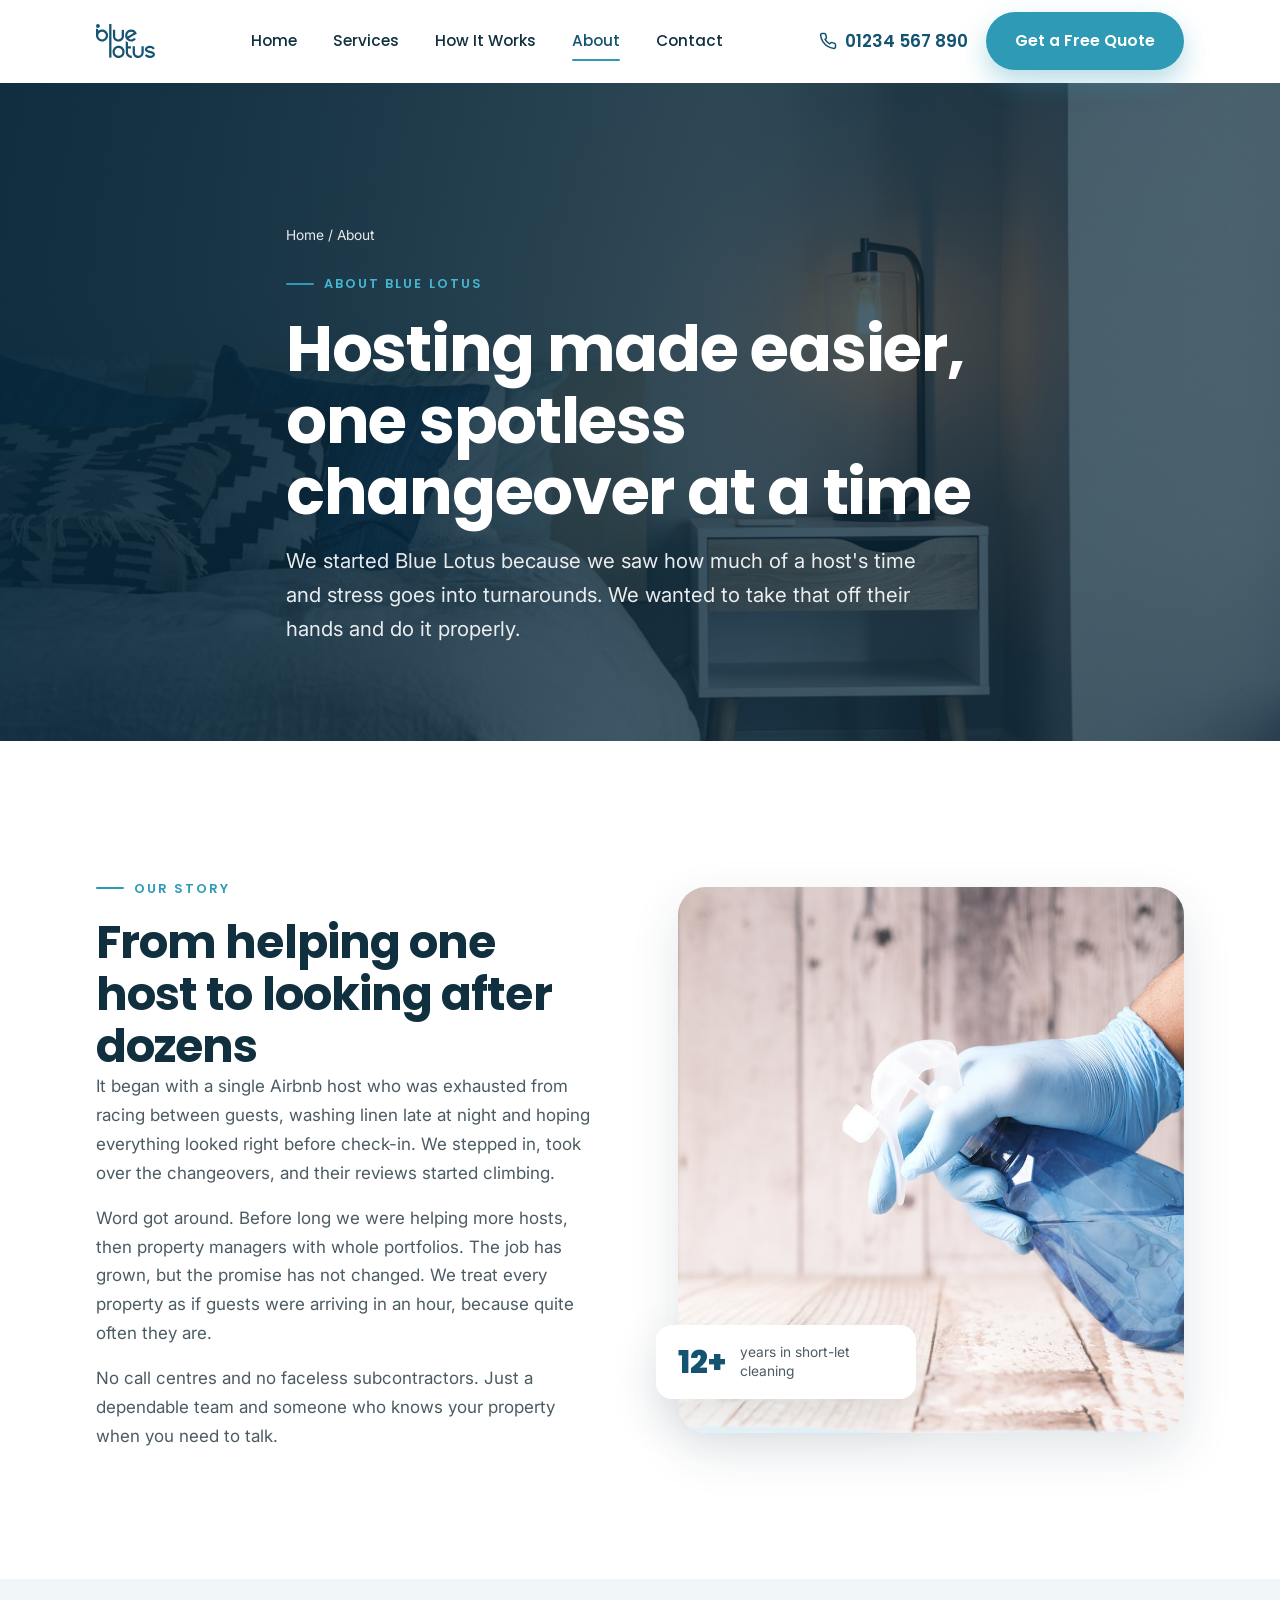
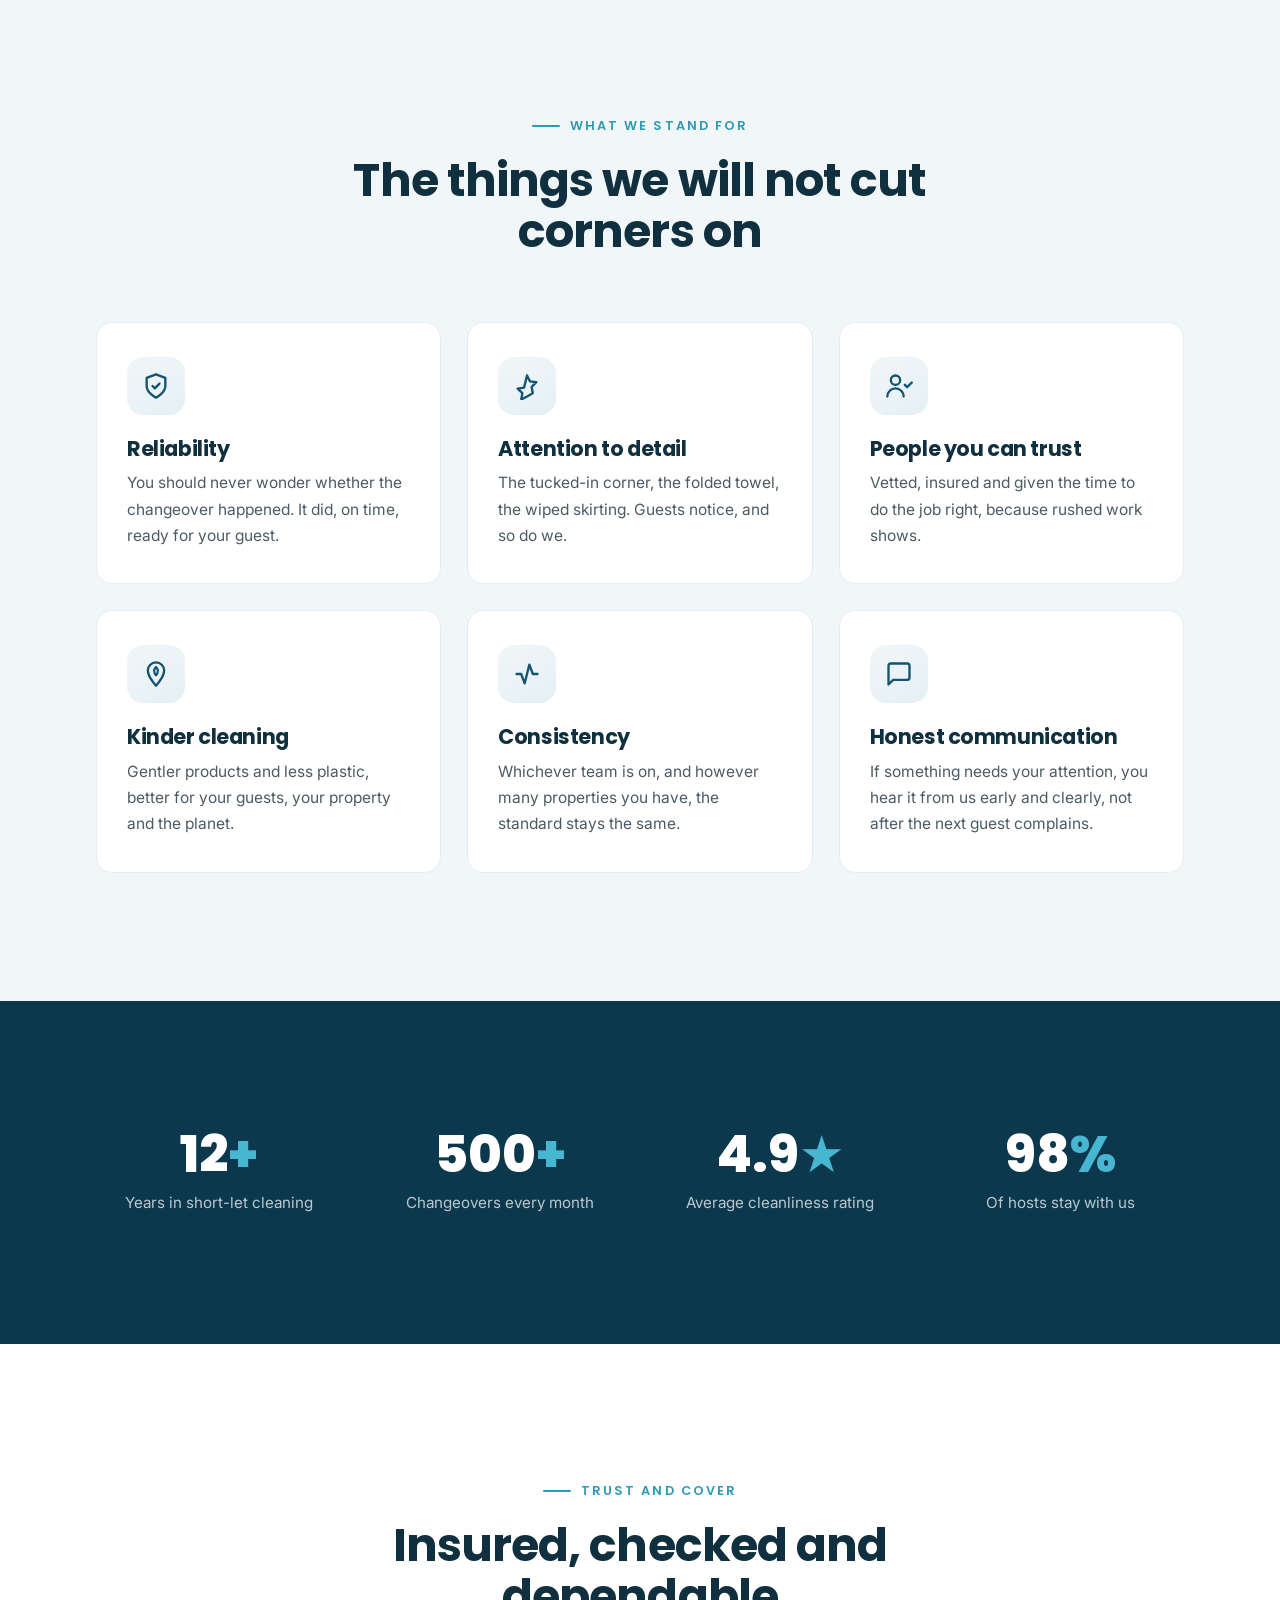
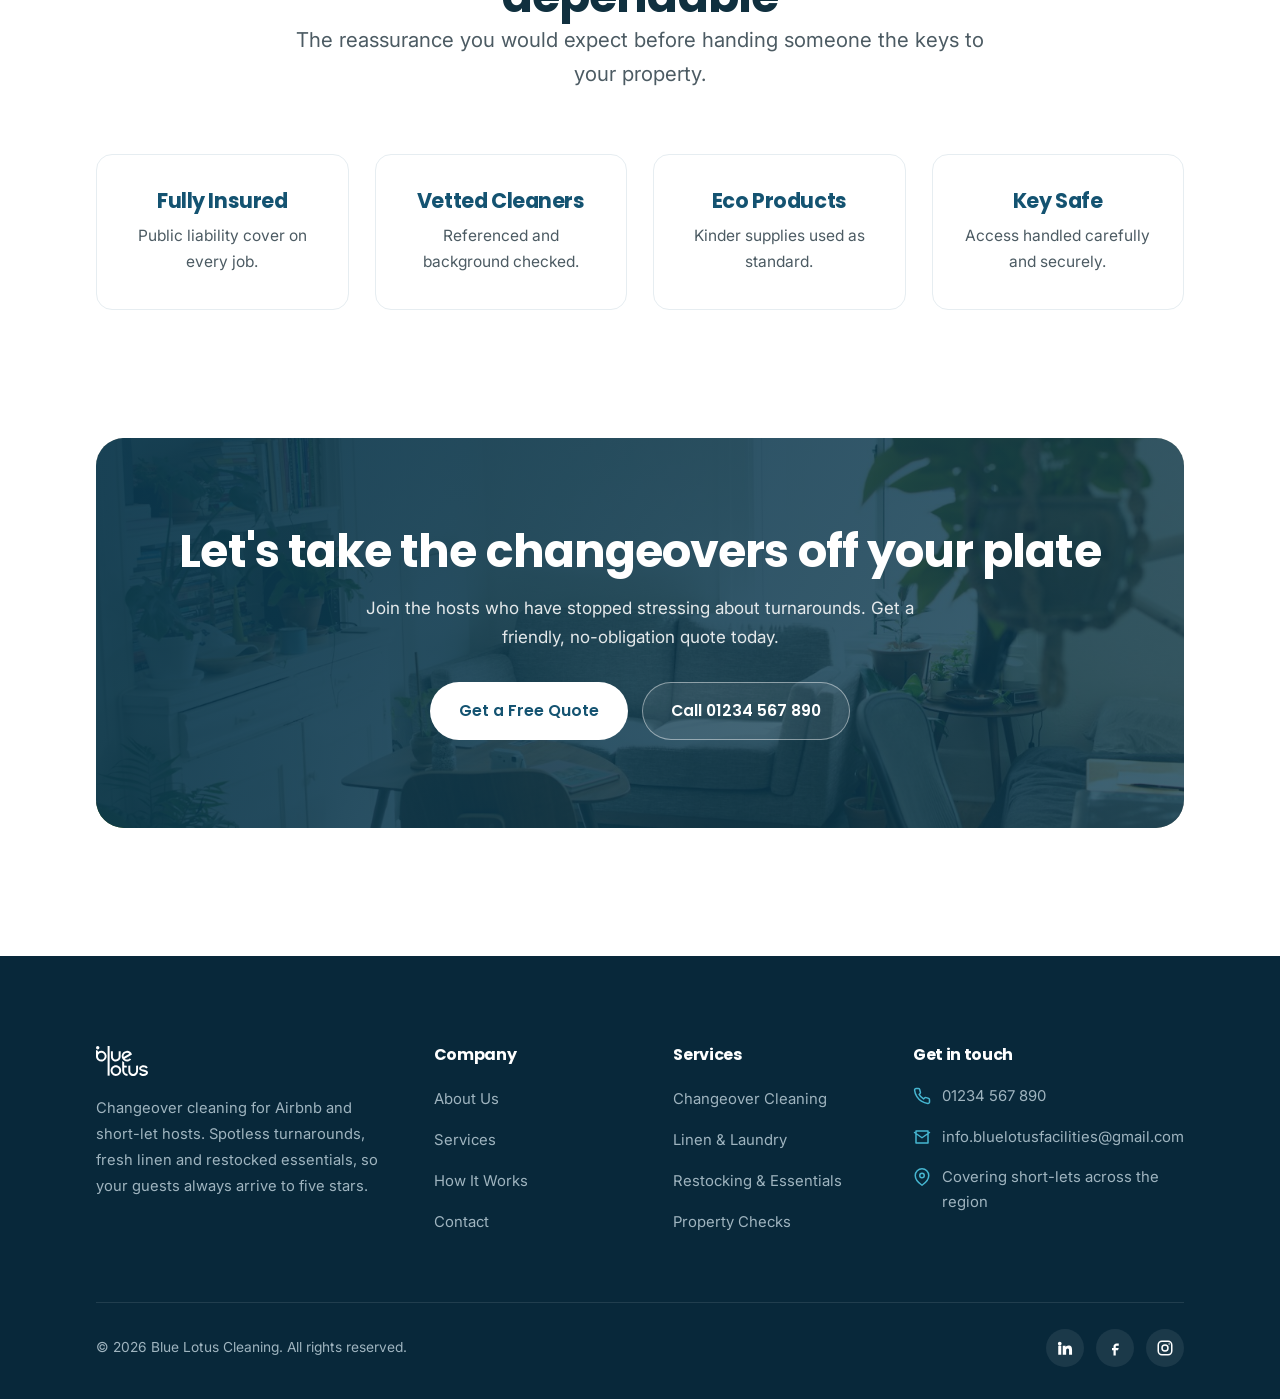
==== about.html @ f2491db0 "Blue Lotus short-let cleaning website" ====
<!DOCTYPE html>
<html lang="en">
<head>
  <meta charset="UTF-8">
  <meta name="viewport" content="width=device-width, initial-scale=1.0">
  <title>About Us | Blue Lotus Short-Let Cleaning</title>
  <meta name="description" content="Blue Lotus is a short-let cleaning team built for Airbnb and holiday-let hosts. Learn how we started and why hosts trust us with their changeovers and their reviews.">
  <link rel="icon" href="assets/favicon.svg" type="image/svg+xml">
  <link rel="preconnect" href="https://fonts.googleapis.com">
  <link rel="preconnect" href="https://fonts.gstatic.com" crossorigin>
  <link rel="stylesheet" href="https://fonts.googleapis.com/css2?family=Poppins:wght@500;600;700;800&family=Inter:wght@400;500;600&display=swap" media="print" onload="this.media='all'">
  <noscript><link rel="stylesheet" href="https://fonts.googleapis.com/css2?family=Poppins:wght@500;600;700;800&family=Inter:wght@400;500;600&display=swap"></noscript>
  <link rel="stylesheet" href="css/styles.css">
</head>
<body>

  <!-- HEADER -->
  <header class="site-header">
    <div class="container nav">
      <a href="index.html" class="nav__logo" aria-label="Blue Lotus home"><img src="assets/logo.svg" alt="Blue Lotus"></a>
      <nav class="nav__links" aria-label="Primary">
        <a href="index.html">Home</a>
        <a href="services.html">Services</a>
        <a href="how-it-works.html">How It Works</a>
        <a href="about.html" aria-current="page">About</a>
        <a href="contact.html">Contact</a>
      </nav>
      <div class="nav__cta">
        <a href="tel:+441234567890" class="nav__phone"><svg viewBox="0 0 24 24" fill="none" stroke="currentColor" stroke-width="2" stroke-linecap="round"><path d="M22 16.92v3a2 2 0 0 1-2.18 2 19.79 19.79 0 0 1-8.63-3.07 19.5 19.5 0 0 1-6-6 19.79 19.79 0 0 1-3.07-8.67A2 2 0 0 1 4.11 2h3a2 2 0 0 1 2 1.72c.13.96.36 1.9.7 2.81a2 2 0 0 1-.45 2.11L8.09 9.91a16 16 0 0 0 6 6l1.27-1.27a2 2 0 0 1 2.11-.45c.9.34 1.85.57 2.81.7A2 2 0 0 1 22 16.92Z"/></svg>01234 567 890</a>
        <a href="contact.html" class="btn btn--primary">Get a Free Quote</a>
      </div>
      <button class="nav__toggle" aria-label="Open menu" aria-expanded="false" aria-controls="mobile-menu"><svg viewBox="0 0 24 24" fill="none" stroke="currentColor" stroke-width="2" stroke-linecap="round"><path d="M3 12h18M3 6h18M3 18h18"/></svg></button>
    </div>
    <div class="mobile-menu" id="mobile-menu">
      <a href="index.html">Home</a>
      <a href="services.html">Services</a>
      <a href="how-it-works.html">How It Works</a>
      <a href="about.html">About</a>
      <a href="contact.html">Contact</a>
      <a href="contact.html" class="btn btn--primary">Get a Free Quote</a>
    </div>
  </header>

  <main>
    <!-- PAGE HERO -->
    <section class="page-hero">
      <div class="page-hero__bg"><img src="assets/img/prop-bedroom.jpg" alt="A freshly made short-let bedroom"></div>
      <div class="container">
        <p class="breadcrumb"><a href="index.html">Home</a> / About</p>
        <span class="eyebrow">About Blue Lotus</span>
        <h1>Hosting made easier, one spotless changeover at a time</h1>
        <p class="lead">We started Blue Lotus because we saw how much of a host's time and stress goes into turnarounds. We wanted to take that off their hands and do it properly.</p>
      </div>
    </section>

    <!-- STORY -->
    <section class="section">
      <div class="container split">
        <div class="reveal">
          <span class="eyebrow">Our story</span>
          <h2>From helping one host to looking after dozens</h2>
          <p>It began with a single Airbnb host who was exhausted from racing between guests, washing linen late at night and hoping everything looked right before check-in. We stepped in, took over the changeovers, and their reviews started climbing.</p>
          <p>Word got around. Before long we were helping more hosts, then property managers with whole portfolios. The job has grown, but the promise has not changed. We treat every property as if guests were arriving in an hour, because quite often they are.</p>
          <p>No call centres and no faceless subcontractors. Just a dependable team and someone who knows your property when you need to talk.</p>
        </div>
        <div class="split__media reveal">
          <img src="assets/img/about.jpg" alt="Blue Lotus cleaner with spray bottle">
          <div class="split__badge"><span class="n">12+</span><small>years in short-let cleaning</small></div>
        </div>
      </div>
    </section>

    <!-- VALUES -->
    <section class="section section--tint">
      <div class="container">
        <div class="section-head center reveal">
          <span class="eyebrow">What we stand for</span>
          <h2>The things we will not cut corners on</h2>
        </div>
        <div class="grid grid-3">
          <article class="card reveal">
            <div class="card__icon"><svg viewBox="0 0 24 24" fill="none" stroke="currentColor" stroke-width="2" stroke-linecap="round" stroke-linejoin="round"><path d="M12 22s8-4 8-10V5l-8-3-8 3v7c0 6 8 10 8 10Z"/><path d="m9 12 2 2 4-4"/></svg></div>
            <h3>Reliability</h3>
            <p>You should never wonder whether the changeover happened. It did, on time, ready for your guest.</p>
          </article>
          <article class="card reveal">
            <div class="card__icon"><svg viewBox="0 0 24 24" fill="none" stroke="currentColor" stroke-width="2" stroke-linecap="round" stroke-linejoin="round"><path d="m12 3 2.5 5 5.5.8-4 3.9.9 5.5L12 21l-4.9 2.6.9-5.5-4-3.9 5.5-.8L12 3Z"/></svg></div>
            <h3>Attention to detail</h3>
            <p>The tucked-in corner, the folded towel, the wiped skirting. Guests notice, and so do we.</p>
          </article>
          <article class="card reveal">
            <div class="card__icon"><svg viewBox="0 0 24 24" fill="none" stroke="currentColor" stroke-width="2" stroke-linecap="round" stroke-linejoin="round"><circle cx="9" cy="7" r="4"/><path d="M2 21a7 7 0 0 1 14 0M17 11l2 2 4-4"/></svg></div>
            <h3>People you can trust</h3>
            <p>Vetted, insured and given the time to do the job right, because rushed work shows.</p>
          </article>
          <article class="card reveal">
            <div class="card__icon"><svg viewBox="0 0 24 24" fill="none" stroke="currentColor" stroke-width="2" stroke-linecap="round" stroke-linejoin="round"><path d="M12 2a7 7 0 0 0-7 7c0 5 7 13 7 13s7-8 7-13a7 7 0 0 0-7-7Z"/><path d="M12 6c2 2 2 5 0 7-2-2-2-5 0-7Z"/></svg></div>
            <h3>Kinder cleaning</h3>
            <p>Gentler products and less plastic, better for your guests, your property and the planet.</p>
          </article>
          <article class="card reveal">
            <div class="card__icon"><svg viewBox="0 0 24 24" fill="none" stroke="currentColor" stroke-width="2" stroke-linecap="round" stroke-linejoin="round"><path d="M3 12h4l3 8 4-16 3 8h4"/></svg></div>
            <h3>Consistency</h3>
            <p>Whichever team is on, and however many properties you have, the standard stays the same.</p>
          </article>
          <article class="card reveal">
            <div class="card__icon"><svg viewBox="0 0 24 24" fill="none" stroke="currentColor" stroke-width="2" stroke-linecap="round" stroke-linejoin="round"><path d="M21 15a2 2 0 0 1-2 2H7l-4 4V5a2 2 0 0 1 2-2h14a2 2 0 0 1 2 2Z"/></svg></div>
            <h3>Honest communication</h3>
            <p>If something needs your attention, you hear it from us early and clearly, not after the next guest complains.</p>
          </article>
        </div>
      </div>
    </section>

    <!-- STATS -->
    <section class="section section--brand">
      <div class="container">
        <div class="stats">
          <div class="stat reveal"><div class="num">12<span class="plus">+</span></div><p>Years in short-let cleaning</p></div>
          <div class="stat reveal"><div class="num">500<span class="plus">+</span></div><p>Changeovers every month</p></div>
          <div class="stat reveal"><div class="num">4.9<span class="plus">&#9733;</span></div><p>Average cleanliness rating</p></div>
          <div class="stat reveal"><div class="num">98<span class="plus">%</span></div><p>Of hosts stay with us</p></div>
        </div>
      </div>
    </section>

    <!-- ACCREDITATIONS -->
    <section class="section">
      <div class="container">
        <div class="section-head center reveal">
          <span class="eyebrow">Trust and cover</span>
          <h2>Insured, checked and dependable</h2>
          <p class="lead">The reassurance you would expect before handing someone the keys to your property.</p>
        </div>
        <div class="grid grid-4">
          <div class="card reveal" style="text-align:center">
            <h3 style="color:var(--brand)">Fully Insured</h3>
            <p>Public liability cover on every job.</p>
          </div>
          <div class="card reveal" style="text-align:center">
            <h3 style="color:var(--brand)">Vetted Cleaners</h3>
            <p>Referenced and background checked.</p>
          </div>
          <div class="card reveal" style="text-align:center">
            <h3 style="color:var(--brand)">Eco Products</h3>
            <p>Kinder supplies used as standard.</p>
          </div>
          <div class="card reveal" style="text-align:center">
            <h3 style="color:var(--brand)">Key Safe</h3>
            <p>Access handled carefully and securely.</p>
          </div>
        </div>
      </div>
    </section>

    <!-- CTA -->
    <section class="section" style="padding-top:0">
      <div class="container">
        <div class="cta reveal">
          <img src="assets/img/apartment.jpg" alt="">
          <h2>Let's take the changeovers off your plate</h2>
          <p>Join the hosts who have stopped stressing about turnarounds. Get a friendly, no-obligation quote today.</p>
          <div class="hero__actions">
            <a href="contact.html" class="btn btn--light">Get a Free Quote</a>
            <a href="tel:+441234567890" class="btn btn--outline-light">Call 01234 567 890</a>
          </div>
        </div>
      </div>
    </section>
  </main>

  <!-- FOOTER -->
  <footer class="site-footer">
    <div class="container">
      <div class="footer-grid">
        <div>
          <img src="assets/logo-white.svg" alt="Blue Lotus" class="flogo">
          <p>Changeover cleaning for Airbnb and short-let hosts. Spotless turnarounds, fresh linen and restocked essentials, so your guests always arrive to five stars.</p>
        </div>
        <div>
          <h4>Company</h4>
          <ul class="footer-links">
            <li><a href="about.html">About Us</a></li>
            <li><a href="services.html">Services</a></li>
            <li><a href="how-it-works.html">How It Works</a></li>
            <li><a href="contact.html">Contact</a></li>
          </ul>
        </div>
        <div>
          <h4>Services</h4>
          <ul class="footer-links">
            <li><a href="services.html">Changeover Cleaning</a></li>
            <li><a href="services.html">Linen &amp; Laundry</a></li>
            <li><a href="services.html">Restocking &amp; Essentials</a></li>
            <li><a href="services.html">Property Checks</a></li>
          </ul>
        </div>
        <div>
          <h4>Get in touch</h4>
          <ul class="footer-contact">
            <li><svg viewBox="0 0 24 24" fill="none" stroke="currentColor" stroke-width="2" stroke-linecap="round" stroke-linejoin="round"><path d="M22 16.92v3a2 2 0 0 1-2.18 2 19.79 19.79 0 0 1-8.63-3.07 19.5 19.5 0 0 1-6-6 19.79 19.79 0 0 1-3.07-8.67A2 2 0 0 1 4.11 2h3a2 2 0 0 1 2 1.72c.13.96.36 1.9.7 2.81a2 2 0 0 1-.45 2.11L8.09 9.91a16 16 0 0 0 6 6l1.27-1.27a2 2 0 0 1 2.11-.45c.9.34 1.85.57 2.81.7A2 2 0 0 1 22 16.92Z"/></svg><a href="tel:+441234567890">01234 567 890</a></li>
            <li><svg viewBox="0 0 24 24" fill="none" stroke="currentColor" stroke-width="2" stroke-linecap="round" stroke-linejoin="round"><path d="M4 4h16v16H4zM22 6l-10 7L2 6"/></svg><a href="mailto:info.bluelotusfacilities@gmail.com">info.bluelotusfacilities@gmail.com</a></li>
            <li><svg viewBox="0 0 24 24" fill="none" stroke="currentColor" stroke-width="2" stroke-linecap="round" stroke-linejoin="round"><path d="M21 10c0 7-9 13-9 13s-9-6-9-13a9 9 0 0 1 18 0Z"/><circle cx="12" cy="10" r="3"/></svg><span>Covering short-lets across the region</span></li>
          </ul>
        </div>
      </div>
      <div class="footer-bottom">
        <span>&copy; <span id="year">2026</span> Blue Lotus Cleaning. All rights reserved.</span>
        <div class="footer-social">
          <a href="#" aria-label="LinkedIn"><svg viewBox="0 0 24 24" fill="currentColor"><path d="M4.98 3.5a2.5 2.5 0 1 1 0 5 2.5 2.5 0 0 1 0-5ZM3 9h4v12H3zM9 9h3.8v1.7h.05c.53-1 1.83-2.05 3.77-2.05 4.03 0 4.78 2.65 4.78 6.1V21h-4v-5.4c0-1.3 0-2.95-1.8-2.95s-2.07 1.4-2.07 2.85V21H9z"/></svg></a>
          <a href="#" aria-label="Facebook"><svg viewBox="0 0 24 24" fill="currentColor"><path d="M14 9h3V6h-3c-2.2 0-4 1.8-4 4v2H8v3h2v7h3v-7h3l1-3h-4v-2c0-.6.4-1 1-1Z"/></svg></a>
          <a href="#" aria-label="Instagram"><svg viewBox="0 0 24 24" fill="none" stroke="currentColor" stroke-width="2"><rect x="3" y="3" width="18" height="18" rx="5"/><circle cx="12" cy="12" r="4"/><circle cx="17.5" cy="6.5" r="1" fill="currentColor" stroke="none"/></svg></a>
        </div>
      </div>
    </div>
  </footer>

  <script src="js/main.js"></script>
</body>
</html>
---- css/styles.css ----
/* =====================================================================
   Blue Lotus - Hotel Cleaning Specialists
   Brand color sampled from logo: #145371
   ===================================================================== */

:root {
  --brand:        #145371;
  --brand-700:    #0f4460;
  --brand-800:    #0c384e;
  --brand-900:    #08283a;
  --accent:       #2e9ab5;
  --accent-400:   #46b6d1;

  --ink:          #10303f;
  --body:         #4c5b63;
  --muted:        #82909a;
  --line:         #e6edf1;
  --mist:         #f1f6f8;
  --mist-2:       #f8fbfc;
  --paper:        #ffffff;

  --radius:       16px;
  --radius-sm:    10px;
  --radius-lg:    28px;
  --shadow-sm:    0 1px 3px rgba(16,48,63,.06), 0 6px 20px rgba(16,48,63,.05);
  --shadow:       0 18px 50px rgba(16,48,63,.12);
  --shadow-lg:    0 30px 80px rgba(8,40,58,.28);
  --container:    1200px;
  --gutter:       clamp(22px, 5vw, 56px);
  --ease:         cubic-bezier(.22,.61,.36,1);

  --font-head: "Poppins", "Segoe UI", system-ui, -apple-system, sans-serif;
  --font-body: "Inter", "Segoe UI", system-ui, -apple-system, sans-serif;
}

*, *::before, *::after { box-sizing: border-box; }
* { margin: 0; }
html { scroll-behavior: smooth; -webkit-text-size-adjust: 100%; }
body {
  font-family: var(--font-body);
  color: var(--body);
  background: var(--paper);
  line-height: 1.7;
  font-size: 17px;
  -webkit-font-smoothing: antialiased;
  overflow-x: hidden;
}
img { max-width: 100%; display: block; }
a { color: inherit; text-decoration: none; }
ul { list-style: none; padding: 0; }
button { font: inherit; cursor: pointer; }

h1, h2, h3, h4 {
  font-family: var(--font-head);
  color: var(--ink);
  line-height: 1.12;
  font-weight: 700;
  letter-spacing: -.02em;
}
h1 { font-size: clamp(2.4rem, 5.4vw, 4rem); }
h2 { font-size: clamp(1.9rem, 3.6vw, 2.9rem); }
h3 { font-size: 1.3rem; }
p  { margin-bottom: 1rem; }
p:last-child { margin-bottom: 0; }
.lead { font-size: clamp(1.08rem, 1.6vw, 1.28rem); color: var(--body); line-height: 1.65; }

.container { width: 100%; max-width: var(--container); margin-inline: auto; padding-inline: var(--gutter); }
.section { padding: clamp(70px, 10vw, 130px) 0; }
.section--tint { background: var(--mist); }
.section--brand { background: var(--brand-800); color: #cfe0e8; }
.section--brand h2, .section--brand h3 { color: #fff; }
.narrow { max-width: 760px; }

.eyebrow {
  display: inline-flex; align-items: center; gap: 10px;
  font-family: var(--font-head); font-weight: 600; font-size: .8rem;
  letter-spacing: .16em; text-transform: uppercase; color: var(--accent);
  margin-bottom: 18px;
}
.eyebrow::before { content: ""; width: 28px; height: 2px; background: var(--accent); border-radius: 2px; }
.section-head { max-width: 720px; margin-bottom: clamp(40px, 5vw, 64px); }
.section-head p { color: var(--body); }
.section-head.center { margin-inline: auto; text-align: center; }
.section-head.center .eyebrow { justify-content: center; }

/* Buttons */
.btn {
  display: inline-flex; align-items: center; gap: 10px;
  padding: 15px 28px; border-radius: 999px;
  font-family: var(--font-head); font-weight: 600; font-size: .98rem;
  border: 1.5px solid transparent; white-space: nowrap;
  transition: transform .3s var(--ease), box-shadow .3s var(--ease), background .25s, color .25s, border-color .25s;
}
.btn svg { width: 18px; height: 18px; }
.btn--primary { background: var(--accent); color: #fff; box-shadow: 0 12px 26px rgba(46,154,181,.34); }
.btn--primary:hover { transform: translateY(-2px); box-shadow: 0 18px 34px rgba(46,154,181,.44); }
.btn--dark { background: var(--brand); color: #fff; }
.btn--dark:hover { transform: translateY(-2px); background: var(--brand-700); }
.btn--ghost { background: transparent; color: var(--brand); border-color: var(--line); }
.btn--ghost:hover { border-color: var(--brand); background: var(--mist); }
.btn--light { background: #fff; color: var(--brand); }
.btn--light:hover { transform: translateY(-2px); box-shadow: var(--shadow); }
.btn--outline-light { background: rgba(255,255,255,.08); color: #fff; border-color: rgba(255,255,255,.45); }
.btn--outline-light:hover { border-color: #fff; background: rgba(255,255,255,.16); }

/* =====================================================================
   Header
   ===================================================================== */
.site-header {
  position: sticky; top: 0; z-index: 100;
  background: rgba(255,255,255,.88);
  backdrop-filter: saturate(180%) blur(14px);
  border-bottom: 1px solid transparent;
  transition: box-shadow .3s, border-color .3s;
}
.site-header.scrolled { box-shadow: var(--shadow-sm); border-color: var(--line); }
.nav { display: flex; align-items: center; justify-content: space-between; height: 82px; }
.nav__logo img { height: 34px; width: auto; }
.nav__links { display: flex; align-items: center; gap: 36px; }
.nav__links a {
  font-family: var(--font-head); font-weight: 500; font-size: .96rem;
  color: var(--ink); position: relative; padding: 4px 0; transition: color .2s;
}
.nav__links a::after {
  content: ""; position: absolute; left: 0; bottom: -3px; width: 0; height: 2px;
  background: var(--accent); border-radius: 2px; transition: width .3s var(--ease);
}
.nav__links a:hover, .nav__links a[aria-current="page"] { color: var(--brand); }
.nav__links a:hover::after, .nav__links a[aria-current="page"]::after { width: 100%; }
.nav__cta { display: flex; align-items: center; gap: 18px; }
.nav__phone {
  font-family: var(--font-head); font-weight: 600; color: var(--brand);
  display: inline-flex; align-items: center; gap: 8px; white-space: nowrap;
}
.nav__phone svg { width: 18px; height: 18px; }
.nav__toggle { display: none; background: none; border: 0; padding: 8px; color: var(--ink); }
.nav__toggle svg { width: 28px; height: 28px; }
.mobile-menu { display: none; }

/* =====================================================================
   Hero (image-led, full-bleed)
   ===================================================================== */
.hero {
  position: relative; min-height: min(88vh, 780px);
  display: flex; align-items: center;
  padding: clamp(80px, 12vw, 140px) 0 clamp(70px, 10vw, 120px);
  color: #fff; overflow: hidden;
}
.hero__bg { position: absolute; inset: 0; z-index: 0; }
.hero__bg img { width: 100%; height: 100%; object-fit: cover; }
.hero__bg::after {
  content: ""; position: absolute; inset: 0;
  background:
    linear-gradient(100deg, rgba(8,40,58,.92) 0%, rgba(8,40,58,.72) 42%, rgba(8,40,58,.28) 100%),
    linear-gradient(0deg, rgba(8,40,58,.55), rgba(8,40,58,0) 45%);
}
.hero__inner { position: relative; z-index: 1; max-width: 680px; }
.hero__badge {
  display: inline-flex; align-items: center; gap: 10px;
  background: rgba(255,255,255,.12); border: 1px solid rgba(255,255,255,.25);
  backdrop-filter: blur(6px); padding: 8px 16px 8px 10px; border-radius: 999px;
  font-size: .84rem; font-weight: 500; font-family: var(--font-head);
  color: #fff; margin-bottom: 26px;
}
.hero__badge img { height: 16px; width: auto; }
.hero__badge .sep { width: 1px; height: 14px; background: rgba(255,255,255,.3); }
.hero h1 { color: #fff; margin-bottom: 22px; }
.hero__lead { max-width: 560px; margin-bottom: 34px; color: rgba(255,255,255,.9); }
.hero__actions { display: flex; flex-wrap: wrap; gap: 14px; margin-bottom: 40px; }
.hero__trust { display: flex; flex-wrap: wrap; gap: 12px 26px; }
.hero__trust li { display: flex; align-items: center; gap: 9px; font-size: .92rem; font-weight: 500; color: rgba(255,255,255,.9); }
.hero__trust svg { width: 19px; height: 19px; color: var(--accent-400); flex: none; }

/* =====================================================================
   Intro statement
   ===================================================================== */
.intro { text-align: center; }
.intro .container { max-width: 900px; }
.intro__mark { height: 46px; margin: 0 auto 26px; display: block; opacity: .9; }
.intro p { font-family: var(--font-head); font-weight: 500; font-size: clamp(1.3rem, 2.6vw, 1.9rem); line-height: 1.4; color: var(--ink); letter-spacing: -.01em; }
.intro p .soft { color: var(--muted); }

/* =====================================================================
   Grids + service cards
   ===================================================================== */
.grid { display: grid; gap: 26px; }
.grid-2 { grid-template-columns: repeat(2, 1fr); }
.grid-3 { grid-template-columns: repeat(3, 1fr); }
.grid-4 { grid-template-columns: repeat(4, 1fr); }

.card {
  background: #fff; border: 1px solid var(--line); border-radius: var(--radius);
  padding: 34px 30px; transition: transform .35s var(--ease), box-shadow .35s var(--ease), border-color .35s;
}
.card:hover { transform: translateY(-4px); box-shadow: var(--shadow); border-color: transparent; }
.card__icon {
  width: 58px; height: 58px; border-radius: 16px; display: grid; place-items: center;
  margin-bottom: 22px; background: linear-gradient(150deg, var(--mist), #e5f0f4); color: var(--brand);
}
.card__icon svg { width: 28px; height: 28px; }
.card h3 { margin-bottom: 10px; }
.card p { font-size: .97rem; }

/* =====================================================================
   Space cards (real photos)
   ===================================================================== */
.space-card {
  position: relative; border-radius: var(--radius); overflow: hidden;
  min-height: 380px; display: flex; align-items: flex-end; color: #fff; padding: 30px;
  box-shadow: var(--shadow-sm); isolation: isolate;
}
.space-card img {
  position: absolute; inset: 0; width: 100%; height: 100%; object-fit: cover;
  z-index: -2; transition: transform .7s var(--ease);
}
.space-card::after {
  content: ""; position: absolute; inset: 0; z-index: -1;
  background: linear-gradient(180deg, rgba(8,40,58,0) 32%, rgba(8,40,58,.55) 66%, rgba(8,40,58,.9) 100%);
}
.space-card:hover img { transform: scale(1.05); }
.space-card h3 { color: #fff; margin-bottom: 6px; }
.space-card p { color: rgba(255,255,255,.85); font-size: .93rem; }
.space-card .tag {
  position: absolute; top: 22px; left: 22px;
  background: rgba(255,255,255,.16); backdrop-filter: blur(6px); border: 1px solid rgba(255,255,255,.28);
  padding: 6px 13px; border-radius: 999px; font-size: .74rem; font-weight: 600;
  font-family: var(--font-head); letter-spacing: .05em;
}
.space-card--wide { grid-column: span 2; }

/* =====================================================================
   Split / feature with image
   ===================================================================== */
.split { display: grid; grid-template-columns: 1fr 1fr; gap: clamp(40px, 6vw, 88px); align-items: center; }
.split__media { position: relative; }
.split__media img { border-radius: var(--radius-lg); width: 100%; box-shadow: var(--shadow); aspect-ratio: 5/5.4; object-fit: cover; }
.split__badge {
  position: absolute; left: -22px; bottom: 34px; background: #fff; border-radius: var(--radius);
  box-shadow: var(--shadow); padding: 18px 22px; display: flex; align-items: center; gap: 14px; max-width: 260px;
}
.split__badge .n { font-family: var(--font-head); font-weight: 800; font-size: 2rem; color: var(--brand); line-height: 1; }
.split__badge small { color: var(--body); font-size: .86rem; line-height: 1.4; }

.checklist { display: grid; gap: 16px; margin: 26px 0 32px; }
.checklist li { display: flex; gap: 13px; align-items: flex-start; }
.checklist svg { width: 22px; height: 22px; color: var(--accent); flex: none; margin-top: 3px; }
.checklist strong { color: var(--ink); font-family: var(--font-head); }

/* =====================================================================
   Stats
   ===================================================================== */
.stats { display: grid; grid-template-columns: repeat(4, 1fr); gap: 34px; text-align: center; }
.stat .num { font-family: var(--font-head); font-weight: 800; font-size: clamp(2.4rem, 4vw, 3.4rem); color: #fff; line-height: 1; }
.stat .num .plus { color: var(--accent-400); }
.stat p { color: rgba(255,255,255,.72); margin: 10px 0 0; font-size: .95rem; }

/* =====================================================================
   Steps
   ===================================================================== */
.steps { display: grid; grid-template-columns: repeat(4, 1fr); gap: 30px; }
.step__num {
  width: 52px; height: 52px; border-radius: 50%; display: grid; place-items: center; margin-bottom: 20px;
  background: var(--mist); color: var(--brand); font-family: var(--font-head); font-weight: 700; font-size: 1.15rem;
}
.step h3 { font-size: 1.12rem; margin-bottom: 8px; }
.step p { font-size: .95rem; }

/* =====================================================================
   Testimonials
   ===================================================================== */
.quote { background: #fff; border: 1px solid var(--line); border-radius: var(--radius); padding: 34px; box-shadow: var(--shadow-sm); }
.quote .stars { color: #f5b301; margin-bottom: 16px; letter-spacing: 3px; font-size: .95rem; }
.quote blockquote { font-size: 1.04rem; color: var(--ink); margin-bottom: 22px; line-height: 1.6; }
.quote__by { display: flex; align-items: center; gap: 13px; }
.quote__av { width: 46px; height: 46px; border-radius: 50%; flex: none; background: linear-gradient(150deg, var(--accent), var(--brand)); display: grid; place-items: center; color: #fff; font-family: var(--font-head); font-weight: 700; }
.quote__by strong { display: block; color: var(--ink); font-family: var(--font-head); font-size: .95rem; }
.quote__by small { color: var(--muted); }

/* =====================================================================
   CTA band (image)
   ===================================================================== */
.cta {
  position: relative; border-radius: var(--radius-lg); overflow: hidden;
  padding: clamp(48px, 7vw, 88px) clamp(28px, 5vw, 72px); text-align: center; color: #fff; isolation: isolate;
}
.cta img { position: absolute; inset: 0; width: 100%; height: 100%; object-fit: cover; z-index: -2; }
.cta::after { content: ""; position: absolute; inset: 0; z-index: -1; background: linear-gradient(120deg, rgba(12,56,78,.94), rgba(12,56,78,.78)); }
.cta h2 { color: #fff; margin-bottom: 16px; }
.cta p { color: rgba(255,255,255,.88); max-width: 580px; margin: 0 auto 30px; }
.cta .hero__actions { justify-content: center; margin: 0; }

/* =====================================================================
   Page hero (inner)
   ===================================================================== */
.page-hero {
  position: relative; color: #fff; padding: clamp(90px, 11vw, 150px) 0 clamp(60px, 8vw, 96px); overflow: hidden;
}
.page-hero__bg { position: absolute; inset: 0; z-index: 0; }
.page-hero__bg img { width: 100%; height: 100%; object-fit: cover; }
.page-hero__bg::after { content: ""; position: absolute; inset: 0; background: linear-gradient(110deg, rgba(8,40,58,.92), rgba(8,40,58,.62)); }
.page-hero .container { position: relative; z-index: 1; max-width: 820px; }
.page-hero h1 { color: #fff; margin-bottom: 16px; }
.page-hero p { max-width: 640px; color: rgba(255,255,255,.9); }
.breadcrumb { font-size: .86rem; color: rgba(255,255,255,.7); margin-bottom: 18px; }
.breadcrumb a:hover { color: #fff; }
.page-hero .eyebrow { color: var(--accent-400); }

/* =====================================================================
   Contact
   ===================================================================== */
.contact-grid { display: grid; grid-template-columns: .9fr 1.1fr; gap: clamp(40px, 6vw, 72px); align-items: start; }
.info-item { display: flex; gap: 16px; margin-bottom: 28px; }
.info-item .ic { width: 48px; height: 48px; border-radius: 14px; flex: none; display: grid; place-items: center; background: var(--mist); color: var(--brand); }
.info-item .ic svg { width: 22px; height: 22px; }
.info-item h3 { font-size: 1.05rem; margin-bottom: 3px; }
.info-item p { font-size: .96rem; }
.info-item a:hover { color: var(--brand); }

.form { background: #fff; border: 1px solid var(--line); border-radius: var(--radius-lg); padding: clamp(28px, 4vw, 44px); box-shadow: var(--shadow); }
.form-row { display: grid; grid-template-columns: 1fr 1fr; gap: 18px; }
.field { margin-bottom: 18px; }
.field label { display: block; font-family: var(--font-head); font-weight: 600; font-size: .88rem; color: var(--ink); margin-bottom: 8px; }
.field input, .field select, .field textarea {
  width: 100%; padding: 14px 16px; border: 1.5px solid var(--line); border-radius: var(--radius-sm);
  font: inherit; color: var(--ink); background: var(--mist-2); transition: border-color .2s, background .2s, box-shadow .2s;
}
.field input:focus, .field select:focus, .field textarea:focus { outline: none; border-color: var(--accent); background: #fff; box-shadow: 0 0 0 4px rgba(46,154,181,.12); }
.field textarea { min-height: 130px; resize: vertical; }
.form .btn { width: 100%; justify-content: center; margin-top: 6px; }
.form__note { text-align: center; font-size: .82rem; color: var(--muted); margin-top: 14px; }
.form-success { display: none; text-align: center; padding: 22px; background: #e7f6ef; border: 1px solid #b8e6cf; border-radius: var(--radius); color: #1c7a4d; font-weight: 600; font-family: var(--font-head); margin-top: 16px; }

/* =====================================================================
   FAQ
   ===================================================================== */
.faq { max-width: 820px; margin-inline: auto; }
.faq__item { border-bottom: 1px solid var(--line); }
.faq__q { width: 100%; text-align: left; background: none; border: 0; padding: 24px 0; display: flex; justify-content: space-between; align-items: center; gap: 20px; font-family: var(--font-head); font-weight: 600; font-size: 1.08rem; color: var(--ink); }
.faq__q .icon { flex: none; width: 24px; height: 24px; position: relative; }
.faq__q .icon::before, .faq__q .icon::after { content: ""; position: absolute; background: var(--brand); border-radius: 2px; top: 50%; left: 50%; transform: translate(-50%,-50%); }
.faq__q .icon::before { width: 14px; height: 2px; }
.faq__q .icon::after { width: 2px; height: 14px; transition: transform .3s; }
.faq__item.open .faq__q .icon::after { transform: translate(-50%,-50%) scaleY(0); }
.faq__a { max-height: 0; overflow: hidden; transition: max-height .35s var(--ease); }
.faq__a p { padding: 0 0 24px; color: var(--body); }

/* =====================================================================
   Partners
   ===================================================================== */
.partners__group + .partners__group { margin-top: 46px; }
.partners__label {
  text-align: center; color: var(--muted); font-size: .8rem; letter-spacing: .14em;
  text-transform: uppercase; font-weight: 600; font-family: var(--font-head); margin-bottom: 24px;
}
.partner-grid { display: flex; flex-wrap: wrap; justify-content: center; gap: 16px; }
.partner-chip {
  display: flex; align-items: center; gap: 12px; background: #fff; border: 1px solid var(--line);
  border-radius: 999px; padding: 11px 22px 11px 12px; box-shadow: var(--shadow-sm);
  transition: transform .3s var(--ease), box-shadow .3s var(--ease), border-color .3s;
}
.partner-chip:hover { transform: translateY(-3px); box-shadow: var(--shadow); border-color: transparent; }
.partner-chip img { width: 34px; height: 34px; object-fit: contain; border-radius: 8px; flex: none; }
.partner-chip span { font-family: var(--font-head); font-weight: 600; color: var(--ink); font-size: .95rem; white-space: nowrap; }
@media (max-width: 640px) {
  .partner-chip { padding: 9px 16px 9px 10px; }
  .partner-chip span { font-size: .88rem; }
  .partner-chip img { width: 28px; height: 28px; }
}

/* =====================================================================
   Footer
   ===================================================================== */
.site-footer { background: var(--brand-900); color: #9fb4bf; padding: clamp(60px, 8vw, 90px) 0 32px; }
.footer-grid { display: grid; grid-template-columns: 1.5fr 1fr 1fr 1.2fr; gap: 44px; margin-bottom: 54px; }
.site-footer h4 { color: #fff; font-size: 1rem; margin-bottom: 20px; font-family: var(--font-head); }
.site-footer .flogo { height: 30px; margin-bottom: 20px; }
.site-footer p { font-size: .92rem; line-height: 1.75; }
.footer-links li { margin-bottom: 12px; }
.footer-links a { font-size: .93rem; transition: color .2s, padding .2s; }
.footer-links a:hover { color: #fff; padding-left: 4px; }
.footer-contact li { display: flex; gap: 11px; margin-bottom: 15px; font-size: .93rem; align-items: flex-start; }
.footer-contact svg { width: 18px; height: 18px; color: var(--accent-400); flex: none; margin-top: 3px; }
.footer-contact a:hover { color: #fff; }
.footer-bottom { border-top: 1px solid rgba(255,255,255,.1); padding-top: 26px; display: flex; justify-content: space-between; align-items: center; gap: 16px; flex-wrap: wrap; font-size: .86rem; }
.footer-social { display: flex; gap: 12px; }
.footer-social a { width: 38px; height: 38px; border-radius: 50%; display: grid; place-items: center; background: rgba(255,255,255,.08); transition: background .25s, transform .25s; }
.footer-social a:hover { background: var(--accent); transform: translateY(-3px); }
.footer-social svg { width: 18px; height: 18px; color: #fff; }

/* =====================================================================
   Gentle reveal (subtle, non-jarring)
   ===================================================================== */
.reveal { opacity: 0; transform: translateY(16px); transition: opacity .8s var(--ease), transform .8s var(--ease); }
.reveal.in { opacity: 1; transform: none; }
@media (prefers-reduced-motion: reduce) {
  .reveal { opacity: 1 !important; transform: none !important; transition: none; }
  html { scroll-behavior: auto; }
  .space-card img, .btn, .card { transition: none; }
}

/* =====================================================================
   Responsive
   ===================================================================== */
@media (max-width: 980px) {
  .grid-4 { grid-template-columns: repeat(2, 1fr); }
  .stats { grid-template-columns: repeat(2, 1fr); gap: 44px 24px; }
  .steps { grid-template-columns: repeat(2, 1fr); gap: 40px 26px; }
  .split { grid-template-columns: 1fr; }
  .split__media { max-width: 540px; margin-inline: auto; order: -1; }
  .contact-grid { grid-template-columns: 1fr; }
  .footer-grid { grid-template-columns: 1fr 1fr; gap: 38px; }
}
@media (max-width: 780px) {
  .nav__links, .nav__phone { display: none; }
  .nav__toggle { display: inline-flex; }
  .mobile-menu {
    position: fixed; inset: 82px 0 auto 0; background: #fff; border-bottom: 1px solid var(--line);
    box-shadow: var(--shadow); padding: 18px var(--gutter) 28px; z-index: 99;
  }
  .mobile-menu.open { display: block; }
  .mobile-menu a { display: block; padding: 15px 0; border-bottom: 1px solid var(--line); font-family: var(--font-head); font-weight: 500; color: var(--ink); font-size: 1.05rem; }
  .mobile-menu .btn { width: 100%; justify-content: center; margin-top: 20px; }
  .space-card--wide { grid-column: span 1; }
}
@media (max-width: 640px) {
  .grid-2, .grid-3, .grid-4 { grid-template-columns: 1fr; }
  .form-row { grid-template-columns: 1fr; }
  .footer-grid { grid-template-columns: 1fr; gap: 34px; }
  .footer-bottom { justify-content: center; text-align: center; }
  .split__badge { left: 50%; transform: translateX(-50%); bottom: -20px; }
}
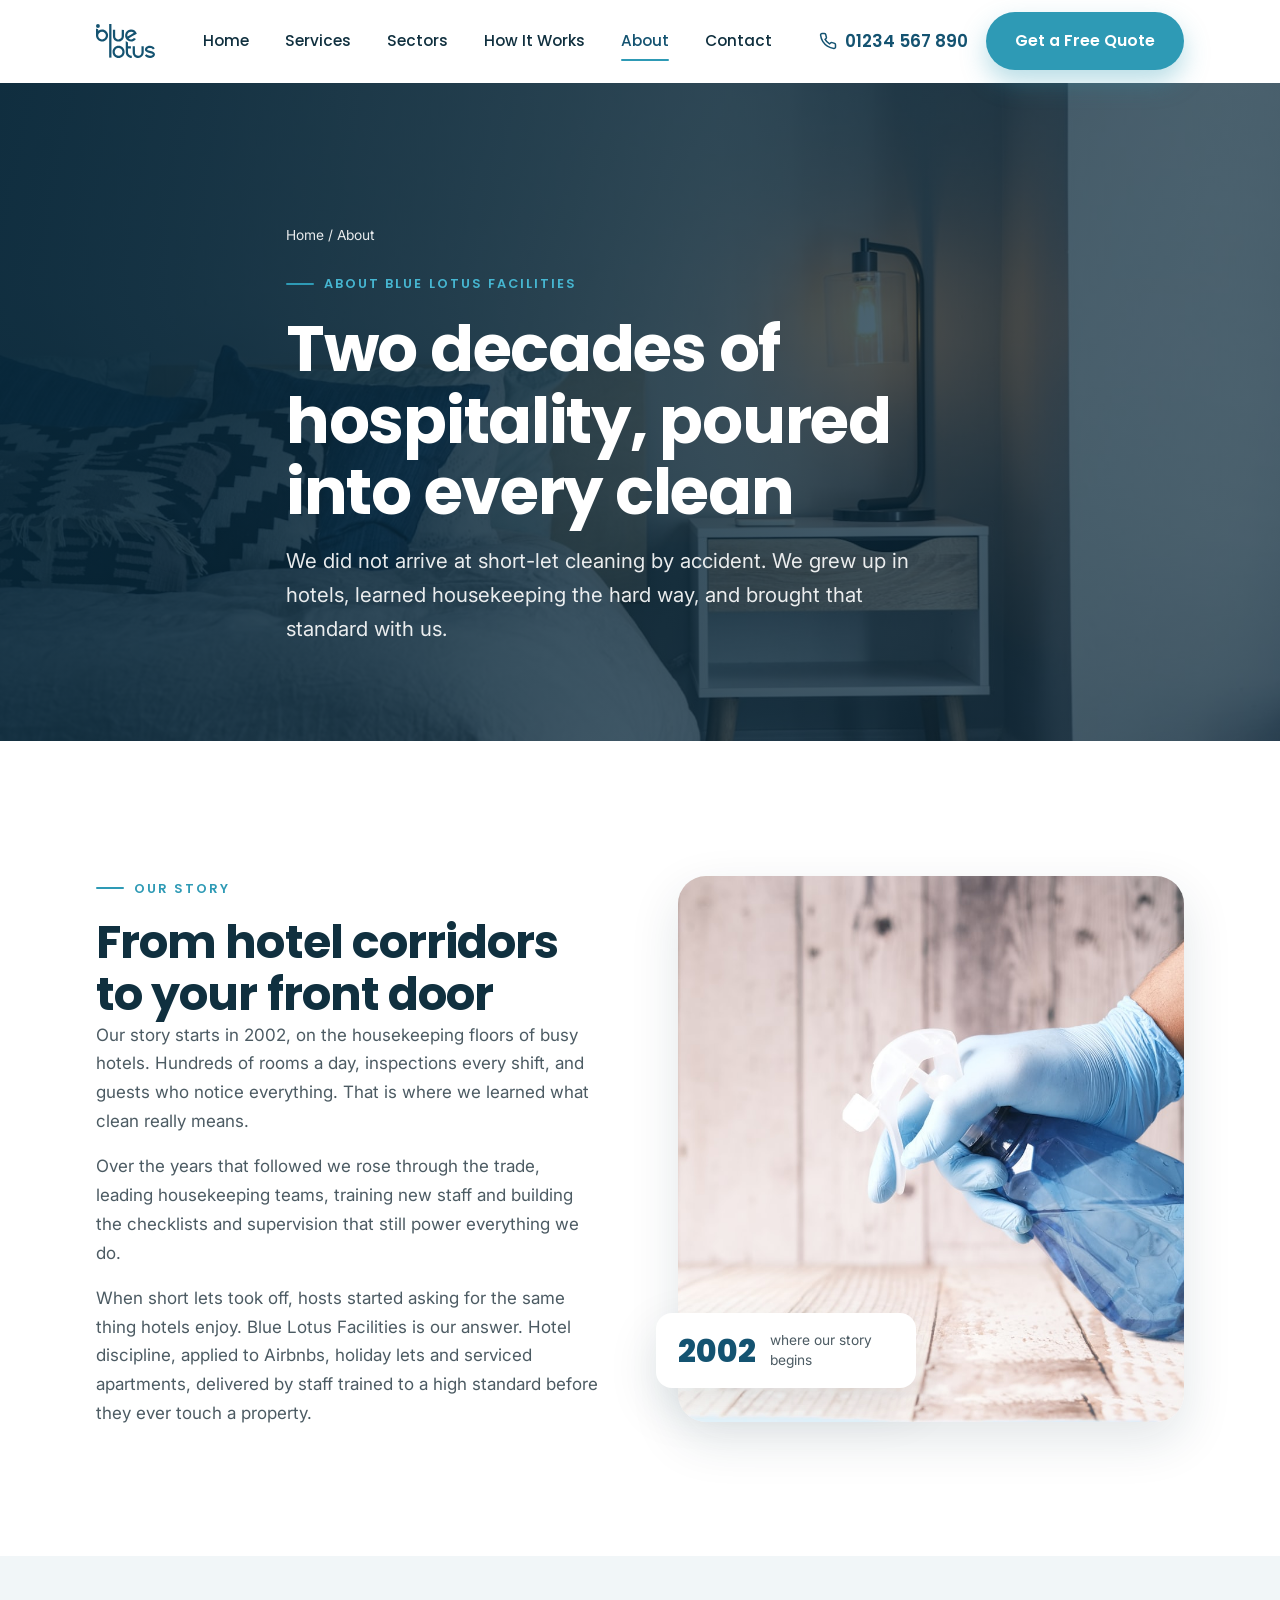
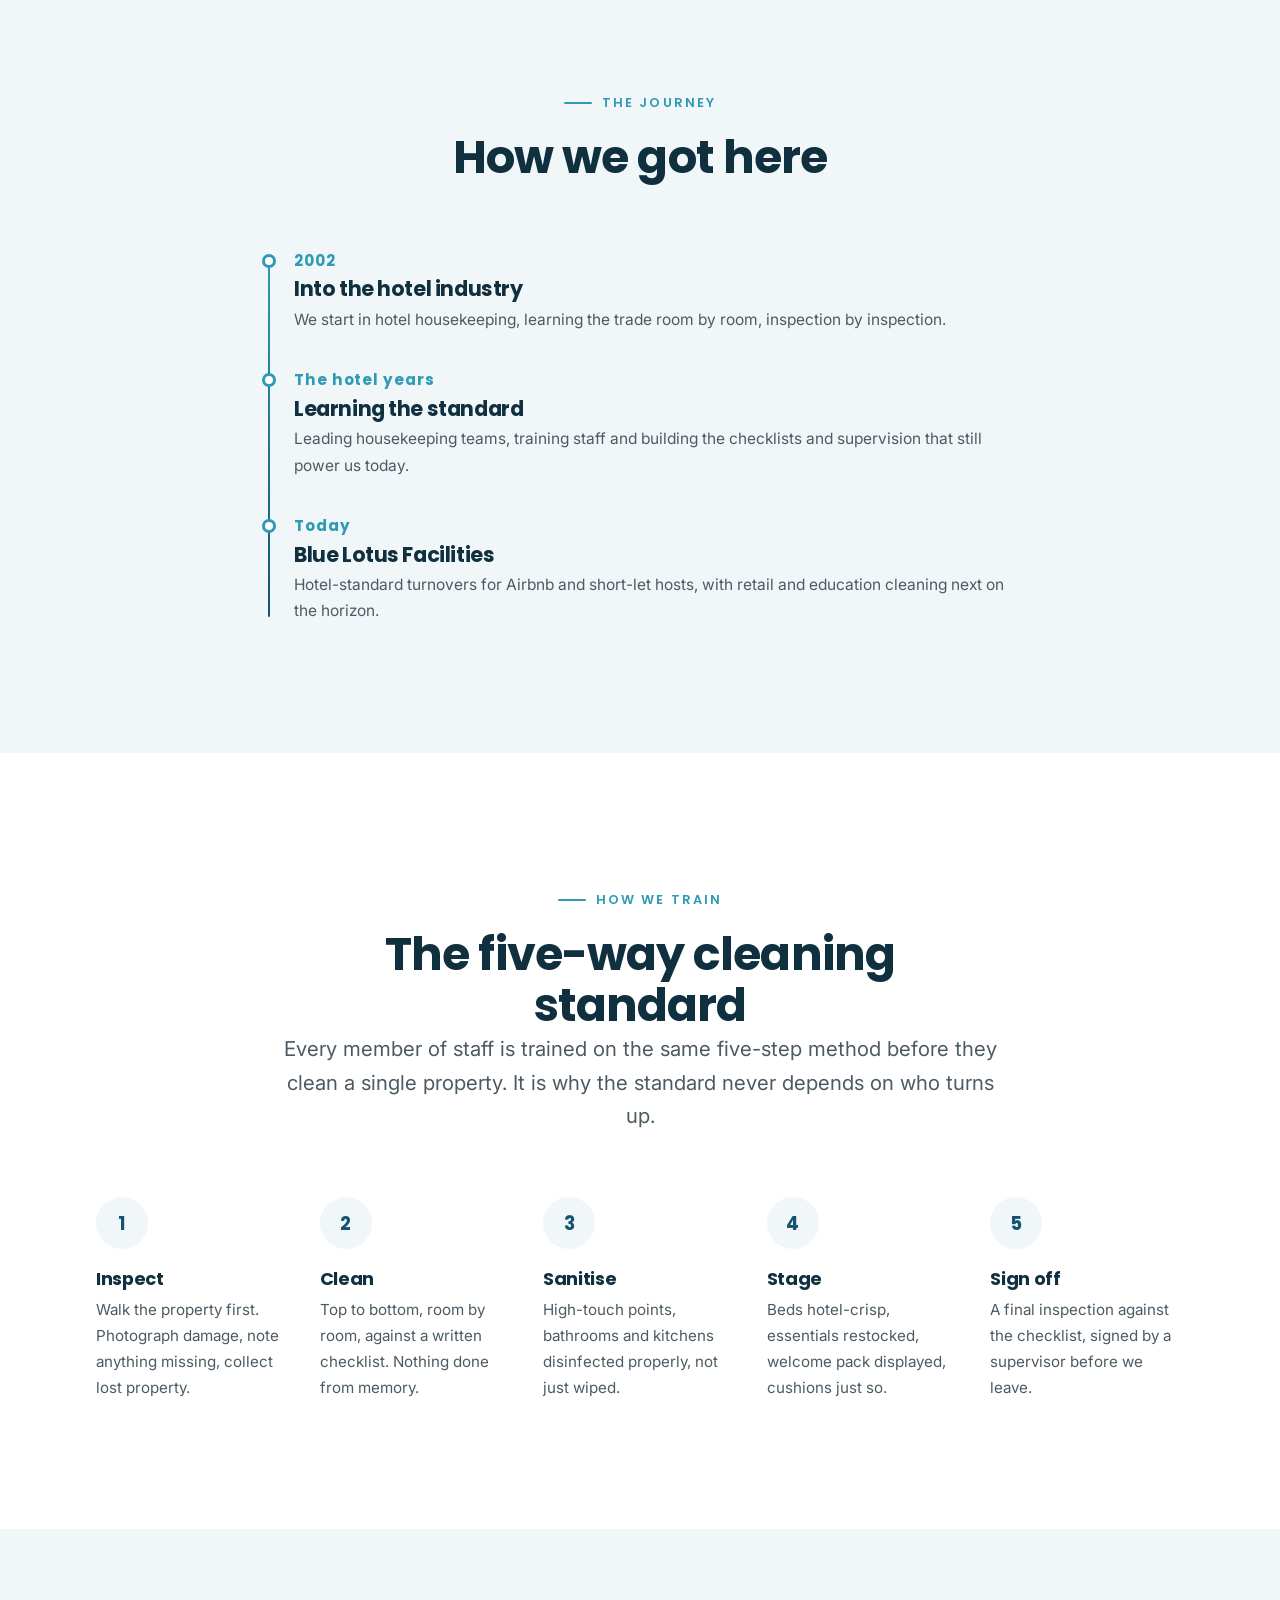
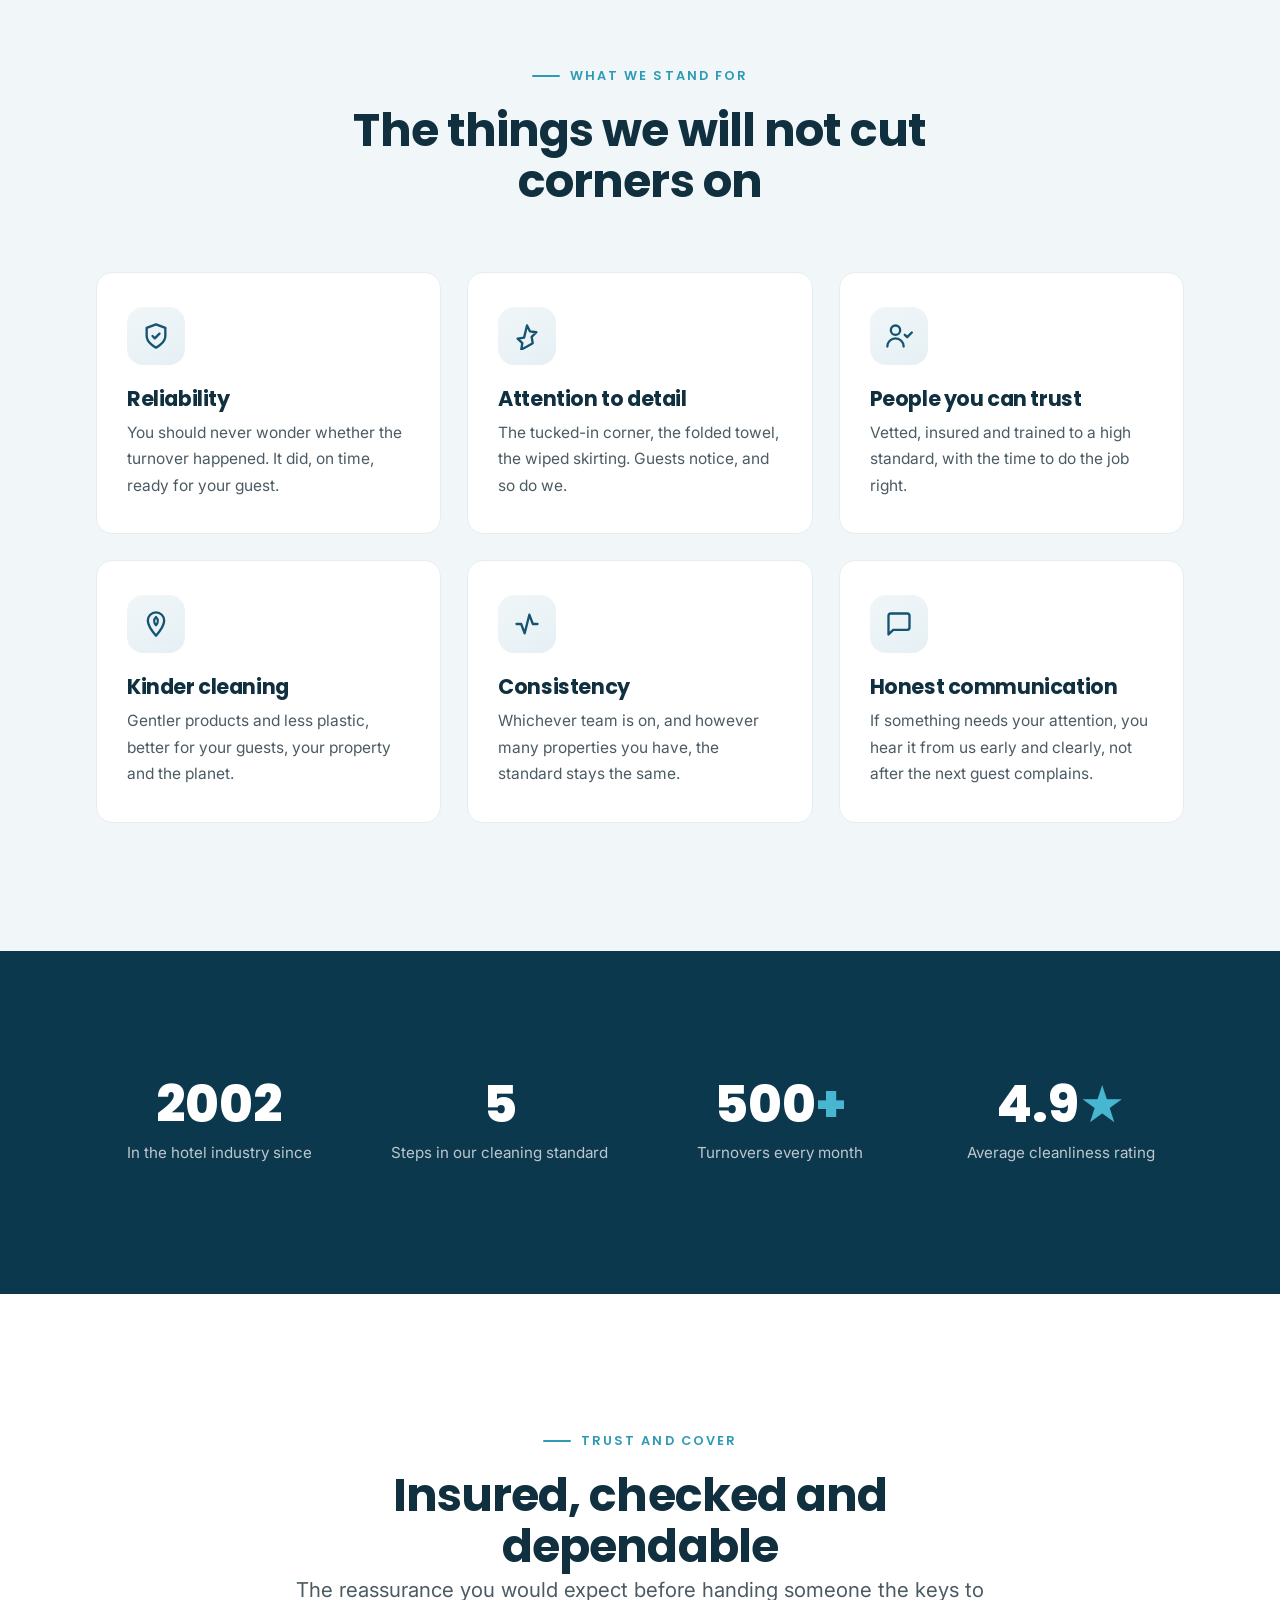
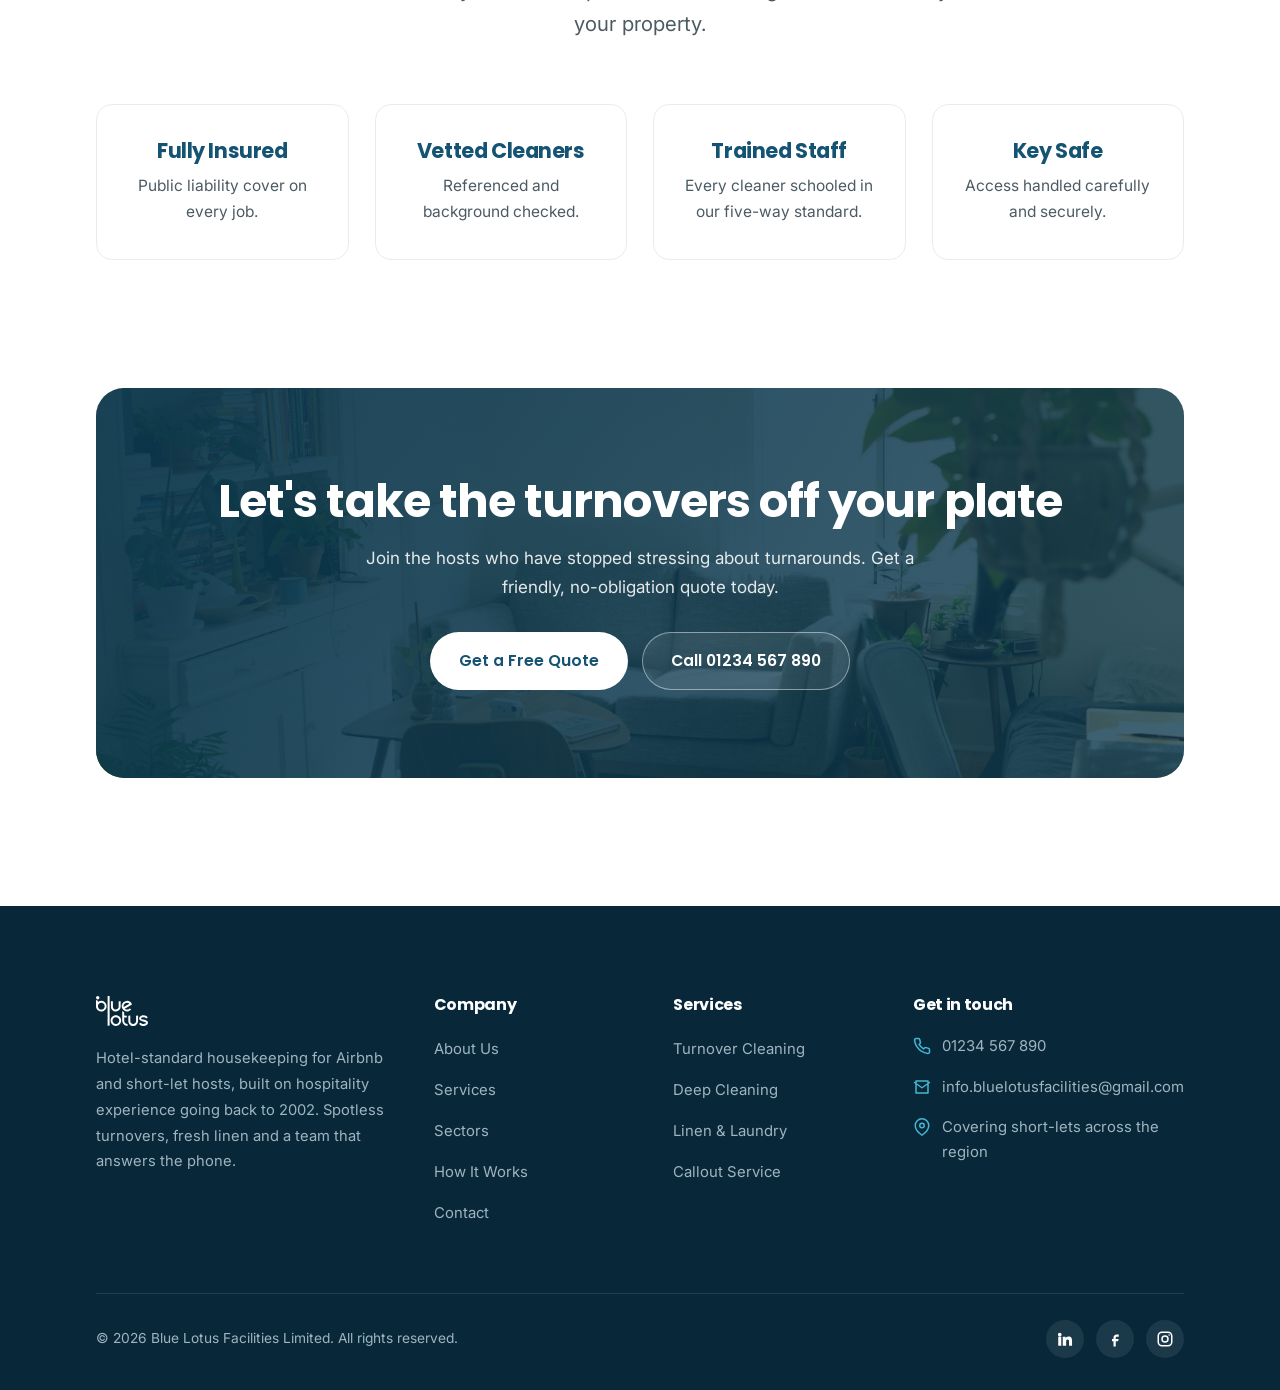
==== commit 8ca2bc55: "Client brief update: turnover terminology, expanded services, sectors page, video, 2002 heritage" ====
--- a/about.html
+++ b/about.html
@@ -3,8 +3,8 @@
 <head>
   <meta charset="UTF-8">
   <meta name="viewport" content="width=device-width, initial-scale=1.0">
-  <title>About Us | Blue Lotus Short-Let Cleaning</title>
-  <meta name="description" content="Blue Lotus is a short-let cleaning team built for Airbnb and holiday-let hosts. Learn how we started and why hosts trust us with their changeovers and their reviews.">
+  <title>About Us | Blue Lotus Facilities</title>
+  <meta name="description" content="Blue Lotus Facilities brings hotel housekeeping discipline to short-let cleaning. In the hotel industry since 2002, now trusted by Airbnb and holiday-let hosts.">
   <link rel="icon" href="assets/favicon.svg" type="image/svg+xml">
   <link rel="preconnect" href="https://fonts.googleapis.com">
   <link rel="preconnect" href="https://fonts.gstatic.com" crossorigin>
@@ -21,6 +21,7 @@
       <nav class="nav__links" aria-label="Primary">
         <a href="index.html">Home</a>
         <a href="services.html">Services</a>
+        <a href="sectors.html">Sectors</a>
         <a href="how-it-works.html">How It Works</a>
         <a href="about.html" aria-current="page">About</a>
         <a href="contact.html">Contact</a>
@@ -34,6 +35,7 @@
     <div class="mobile-menu" id="mobile-menu">
       <a href="index.html">Home</a>
       <a href="services.html">Services</a>
+      <a href="sectors.html">Sectors</a>
       <a href="how-it-works.html">How It Works</a>
       <a href="about.html">About</a>
       <a href="contact.html">Contact</a>
@@ -47,9 +49,9 @@
       <div class="page-hero__bg"><img src="assets/img/prop-bedroom.jpg" alt="A freshly made short-let bedroom"></div>
       <div class="container">
         <p class="breadcrumb"><a href="index.html">Home</a> / About</p>
-        <span class="eyebrow">About Blue Lotus</span>
-        <h1>Hosting made easier, one spotless changeover at a time</h1>
-        <p class="lead">We started Blue Lotus because we saw how much of a host's time and stress goes into turnarounds. We wanted to take that off their hands and do it properly.</p>
+        <span class="eyebrow">About Blue Lotus Facilities</span>
+        <h1>Two decades of hospitality, poured into every clean</h1>
+        <p class="lead">We did not arrive at short-let cleaning by accident. We grew up in hotels, learned housekeeping the hard way, and brought that standard with us.</p>
       </div>
     </section>
 
@@ -58,14 +60,59 @@
       <div class="container split">
         <div class="reveal">
           <span class="eyebrow">Our story</span>
-          <h2>From helping one host to looking after dozens</h2>
-          <p>It began with a single Airbnb host who was exhausted from racing between guests, washing linen late at night and hoping everything looked right before check-in. We stepped in, took over the changeovers, and their reviews started climbing.</p>
-          <p>Word got around. Before long we were helping more hosts, then property managers with whole portfolios. The job has grown, but the promise has not changed. We treat every property as if guests were arriving in an hour, because quite often they are.</p>
-          <p>No call centres and no faceless subcontractors. Just a dependable team and someone who knows your property when you need to talk.</p>
+          <h2>From hotel corridors to your front door</h2>
+          <p>Our story starts in 2002, on the housekeeping floors of busy hotels. Hundreds of rooms a day, inspections every shift, and guests who notice everything. That is where we learned what clean really means.</p>
+          <p>Over the years that followed we rose through the trade, leading housekeeping teams, training new staff and building the checklists and supervision that still power everything we do.</p>
+          <p>When short lets took off, hosts started asking for the same thing hotels enjoy. Blue Lotus Facilities is our answer. Hotel discipline, applied to Airbnbs, holiday lets and serviced apartments, delivered by staff trained to a high standard before they ever touch a property.</p>
         </div>
         <div class="split__media reveal">
           <img src="assets/img/about.jpg" alt="Blue Lotus cleaner with spray bottle">
-          <div class="split__badge"><span class="n">12+</span><small>years in short-let cleaning</small></div>
+          <div class="split__badge"><span class="n">2002</span><small>where our story begins</small></div>
+        </div>
+      </div>
+    </section>
+
+    <!-- TIMELINE -->
+    <section class="section section--tint">
+      <div class="container">
+        <div class="section-head center reveal">
+          <span class="eyebrow">The journey</span>
+          <h2>How we got here</h2>
+        </div>
+        <div class="timeline reveal">
+          <div class="timeline__item">
+            <div class="timeline__year">2002</div>
+            <h3>Into the hotel industry</h3>
+            <p>We start in hotel housekeeping, learning the trade room by room, inspection by inspection.</p>
+          </div>
+          <div class="timeline__item">
+            <div class="timeline__year">The hotel years</div>
+            <h3>Learning the standard</h3>
+            <p>Leading housekeeping teams, training staff and building the checklists and supervision that still power us today.</p>
+          </div>
+          <div class="timeline__item">
+            <div class="timeline__year">Today</div>
+            <h3>Blue Lotus Facilities</h3>
+            <p>Hotel-standard turnovers for Airbnb and short-let hosts, with retail and education cleaning next on the horizon.</p>
+          </div>
+        </div>
+      </div>
+    </section>
+
+    <!-- FIVE WAY STANDARD -->
+    <section class="section">
+      <div class="container">
+        <div class="section-head center reveal">
+          <span class="eyebrow">How we train</span>
+          <h2>The five-way cleaning standard</h2>
+          <p class="lead">Every member of staff is trained on the same five-step method before they clean a single property. It is why the standard never depends on who turns up.</p>
+        </div>
+        <div class="steps steps--5">
+          <div class="step reveal"><div class="step__num">1</div><h3>Inspect</h3><p>Walk the property first. Photograph damage, note anything missing, collect lost property.</p></div>
+          <div class="step reveal"><div class="step__num">2</div><h3>Clean</h3><p>Top to bottom, room by room, against a written checklist. Nothing done from memory.</p></div>
+          <div class="step reveal"><div class="step__num">3</div><h3>Sanitise</h3><p>High-touch points, bathrooms and kitchens disinfected properly, not just wiped.</p></div>
+          <div class="step reveal"><div class="step__num">4</div><h3>Stage</h3><p>Beds hotel-crisp, essentials restocked, welcome pack displayed, cushions just so.</p></div>
+          <div class="step reveal"><div class="step__num">5</div><h3>Sign off</h3><p>A final inspection against the checklist, signed by a supervisor before we leave.</p></div>
         </div>
       </div>
     </section>
@@ -81,7 +128,7 @@
           <article class="card reveal">
             <div class="card__icon"><svg viewBox="0 0 24 24" fill="none" stroke="currentColor" stroke-width="2" stroke-linecap="round" stroke-linejoin="round"><path d="M12 22s8-4 8-10V5l-8-3-8 3v7c0 6 8 10 8 10Z"/><path d="m9 12 2 2 4-4"/></svg></div>
             <h3>Reliability</h3>
-            <p>You should never wonder whether the changeover happened. It did, on time, ready for your guest.</p>
+            <p>You should never wonder whether the turnover happened. It did, on time, ready for your guest.</p>
           </article>
           <article class="card reveal">
             <div class="card__icon"><svg viewBox="0 0 24 24" fill="none" stroke="currentColor" stroke-width="2" stroke-linecap="round" stroke-linejoin="round"><path d="m12 3 2.5 5 5.5.8-4 3.9.9 5.5L12 21l-4.9 2.6.9-5.5-4-3.9 5.5-.8L12 3Z"/></svg></div>
@@ -91,7 +138,7 @@
           <article class="card reveal">
             <div class="card__icon"><svg viewBox="0 0 24 24" fill="none" stroke="currentColor" stroke-width="2" stroke-linecap="round" stroke-linejoin="round"><circle cx="9" cy="7" r="4"/><path d="M2 21a7 7 0 0 1 14 0M17 11l2 2 4-4"/></svg></div>
             <h3>People you can trust</h3>
-            <p>Vetted, insured and given the time to do the job right, because rushed work shows.</p>
+            <p>Vetted, insured and trained to a high standard, with the time to do the job right.</p>
           </article>
           <article class="card reveal">
             <div class="card__icon"><svg viewBox="0 0 24 24" fill="none" stroke="currentColor" stroke-width="2" stroke-linecap="round" stroke-linejoin="round"><path d="M12 2a7 7 0 0 0-7 7c0 5 7 13 7 13s7-8 7-13a7 7 0 0 0-7-7Z"/><path d="M12 6c2 2 2 5 0 7-2-2-2-5 0-7Z"/></svg></div>
@@ -116,10 +163,10 @@
     <section class="section section--brand">
       <div class="container">
         <div class="stats">
-          <div class="stat reveal"><div class="num">12<span class="plus">+</span></div><p>Years in short-let cleaning</p></div>
-          <div class="stat reveal"><div class="num">500<span class="plus">+</span></div><p>Changeovers every month</p></div>
+          <div class="stat reveal"><div class="num">2002</div><p>In the hotel industry since</p></div>
+          <div class="stat reveal"><div class="num">5</div><p>Steps in our cleaning standard</p></div>
+          <div class="stat reveal"><div class="num">500<span class="plus">+</span></div><p>Turnovers every month</p></div>
           <div class="stat reveal"><div class="num">4.9<span class="plus">&#9733;</span></div><p>Average cleanliness rating</p></div>
-          <div class="stat reveal"><div class="num">98<span class="plus">%</span></div><p>Of hosts stay with us</p></div>
         </div>
       </div>
     </section>
@@ -142,8 +189,8 @@
             <p>Referenced and background checked.</p>
           </div>
           <div class="card reveal" style="text-align:center">
-            <h3 style="color:var(--brand)">Eco Products</h3>
-            <p>Kinder supplies used as standard.</p>
+            <h3 style="color:var(--brand)">Trained Staff</h3>
+            <p>Every cleaner schooled in our five-way standard.</p>
           </div>
           <div class="card reveal" style="text-align:center">
             <h3 style="color:var(--brand)">Key Safe</h3>
@@ -158,7 +205,7 @@
       <div class="container">
         <div class="cta reveal">
           <img src="assets/img/apartment.jpg" alt="">
-          <h2>Let's take the changeovers off your plate</h2>
+          <h2>Let's take the turnovers off your plate</h2>
           <p>Join the hosts who have stopped stressing about turnarounds. Get a friendly, no-obligation quote today.</p>
           <div class="hero__actions">
             <a href="contact.html" class="btn btn--light">Get a Free Quote</a>
@@ -175,13 +222,14 @@
       <div class="footer-grid">
         <div>
           <img src="assets/logo-white.svg" alt="Blue Lotus" class="flogo">
-          <p>Changeover cleaning for Airbnb and short-let hosts. Spotless turnarounds, fresh linen and restocked essentials, so your guests always arrive to five stars.</p>
+          <p>Hotel-standard housekeeping for Airbnb and short-let hosts, built on hospitality experience going back to 2002. Spotless turnovers, fresh linen and a team that answers the phone.</p>
         </div>
         <div>
           <h4>Company</h4>
           <ul class="footer-links">
             <li><a href="about.html">About Us</a></li>
             <li><a href="services.html">Services</a></li>
+            <li><a href="sectors.html">Sectors</a></li>
             <li><a href="how-it-works.html">How It Works</a></li>
             <li><a href="contact.html">Contact</a></li>
           </ul>
@@ -189,10 +237,10 @@
         <div>
           <h4>Services</h4>
           <ul class="footer-links">
-            <li><a href="services.html">Changeover Cleaning</a></li>
+            <li><a href="services.html">Turnover Cleaning</a></li>
+            <li><a href="services.html">Deep Cleaning</a></li>
             <li><a href="services.html">Linen &amp; Laundry</a></li>
-            <li><a href="services.html">Restocking &amp; Essentials</a></li>
-            <li><a href="services.html">Property Checks</a></li>
+            <li><a href="services.html">Callout Service</a></li>
           </ul>
         </div>
         <div>
@@ -205,7 +253,7 @@
         </div>
       </div>
       <div class="footer-bottom">
-        <span>&copy; <span id="year">2026</span> Blue Lotus Cleaning. All rights reserved.</span>
+        <span>&copy; <span id="year">2026</span> Blue Lotus Facilities Limited. All rights reserved.</span>
         <div class="footer-social">
           <a href="#" aria-label="LinkedIn"><svg viewBox="0 0 24 24" fill="currentColor"><path d="M4.98 3.5a2.5 2.5 0 1 1 0 5 2.5 2.5 0 0 1 0-5ZM3 9h4v12H3zM9 9h3.8v1.7h.05c.53-1 1.83-2.05 3.77-2.05 4.03 0 4.78 2.65 4.78 6.1V21h-4v-5.4c0-1.3 0-2.95-1.8-2.95s-2.07 1.4-2.07 2.85V21H9z"/></svg></a>
           <a href="#" aria-label="Facebook"><svg viewBox="0 0 24 24" fill="currentColor"><path d="M14 9h3V6h-3c-2.2 0-4 1.8-4 4v2H8v3h2v7h3v-7h3l1-3h-4v-2c0-.6.4-1 1-1Z"/></svg></a>
--- a/css/styles.css
+++ b/css/styles.css
@@ -343,6 +343,57 @@
 .faq__item.open .faq__q .icon::after { transform: translate(-50%,-50%) scaleY(0); }
 .faq__a { max-height: 0; overflow: hidden; transition: max-height .35s var(--ease); }
 .faq__a p { padding: 0 0 24px; color: var(--body); }
+
+/* =====================================================================
+   Video feature
+   ===================================================================== */
+.video-frame {
+  position: relative; border-radius: var(--radius-lg); overflow: hidden;
+  box-shadow: var(--shadow-lg); background: var(--brand-900);
+}
+.video-frame video { display: block; width: 100%; height: auto; }
+.video-frame--split { box-shadow: var(--shadow); }
+.video-frame--split video { aspect-ratio: 5/5.4; object-fit: cover; }
+.video-caption {
+  position: absolute; left: 18px; bottom: 18px;
+  display: inline-flex; align-items: center; gap: 9px;
+  background: rgba(8,40,58,.72); backdrop-filter: blur(6px);
+  color: #fff; padding: 9px 16px; border-radius: 999px;
+  font-family: var(--font-head); font-weight: 600; font-size: .85rem;
+}
+.video-caption .dot { width: 8px; height: 8px; border-radius: 50%; background: var(--accent-400); }
+
+/* =====================================================================
+   Five-way standard
+   ===================================================================== */
+.steps--5 { grid-template-columns: repeat(5, 1fr); }
+@media (max-width: 980px) { .steps--5 { grid-template-columns: repeat(2, 1fr); } }
+@media (max-width: 640px) { .steps--5 { grid-template-columns: 1fr; } }
+
+/* =====================================================================
+   Timeline
+   ===================================================================== */
+.timeline { max-width: 760px; margin-inline: auto; position: relative; padding-left: 34px; }
+.timeline::before {
+  content: ""; position: absolute; left: 8px; top: 8px; bottom: 8px;
+  width: 2px; background: linear-gradient(180deg, var(--accent), var(--brand)); border-radius: 2px;
+}
+.timeline__item { position: relative; padding-bottom: 34px; }
+.timeline__item:last-child { padding-bottom: 0; }
+.timeline__item::before {
+  content: ""; position: absolute; left: -32px; top: 6px;
+  width: 14px; height: 14px; border-radius: 50%;
+  background: #fff; border: 3px solid var(--accent);
+}
+.timeline__year {
+  font-family: var(--font-head); font-weight: 700; color: var(--accent);
+  font-size: .95rem; letter-spacing: .06em; margin-bottom: 4px;
+}
+.timeline__item h3 { margin-bottom: 6px; }
+.timeline__item p { font-size: .97rem; margin: 0; }
+
+/* Sector status tag */
+.tag--soon { background: rgba(245,179,1,.25); border-color: rgba(245,179,1,.5); }
 
 /* =====================================================================
    Partners
